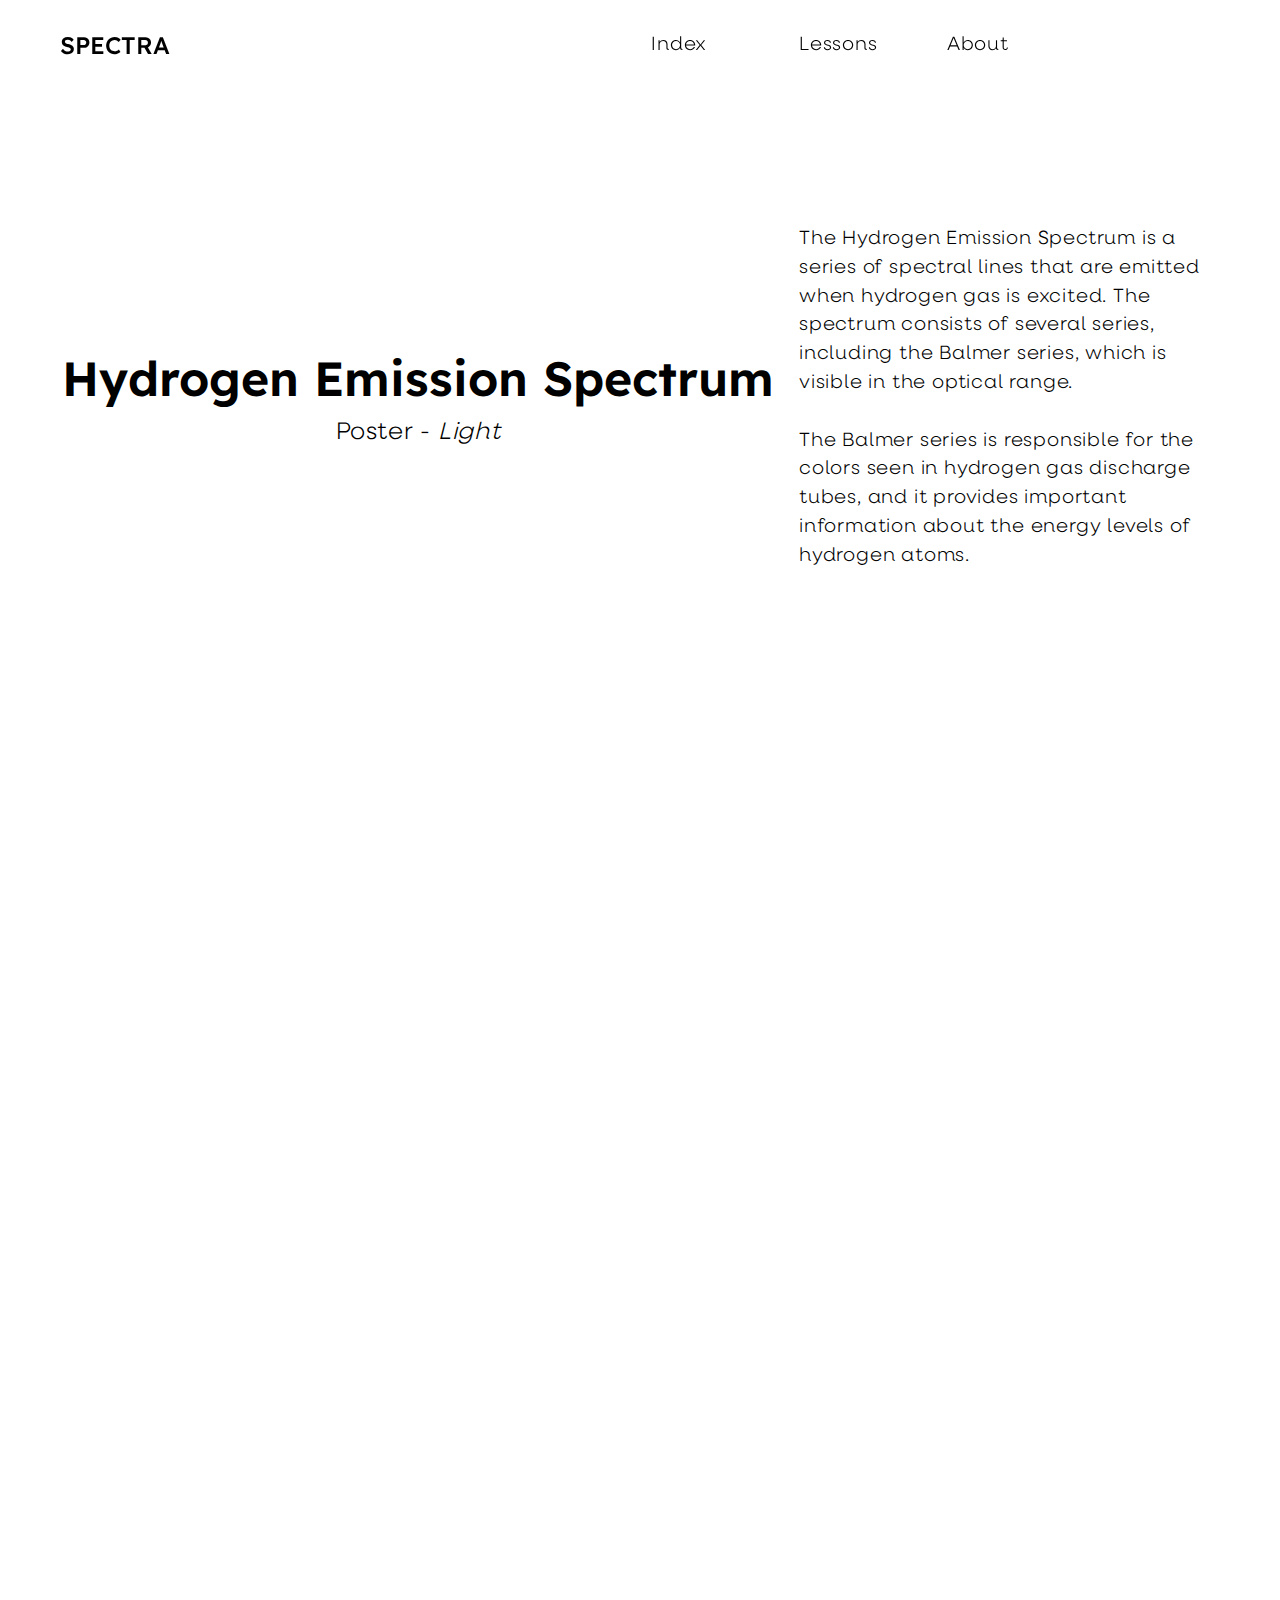
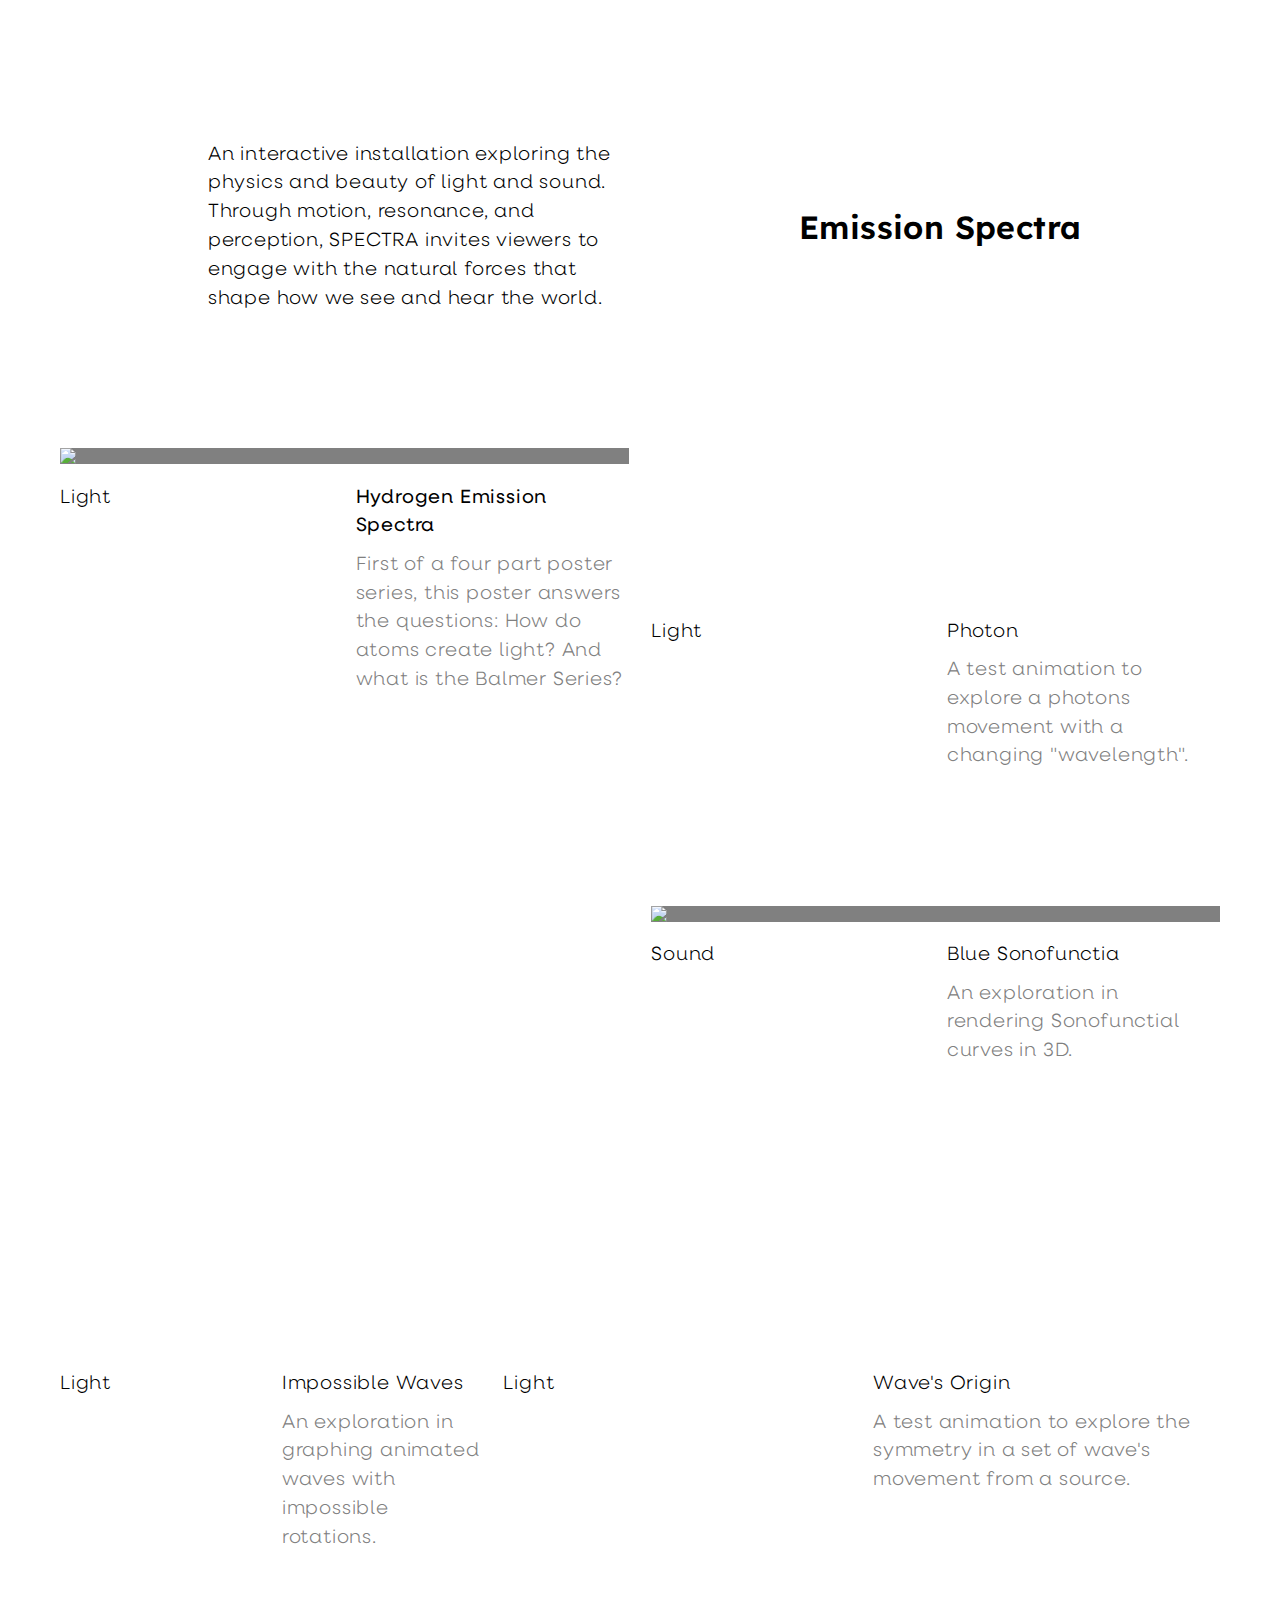
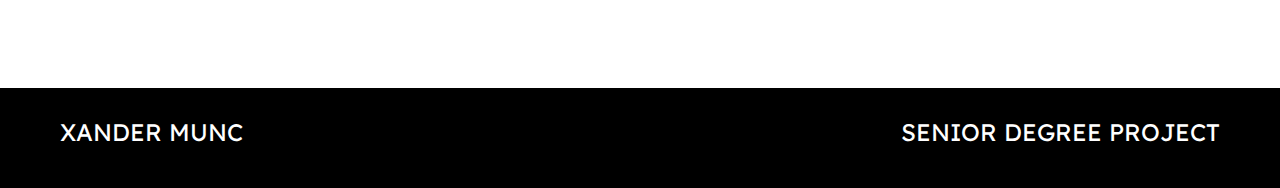
==== hes.html @ 638977c1 "Big update" ====
<!DOCTYPE html>
<html lang="en">

<head>
    <meta charset="UTF-8">
    <meta name="viewport" content="width=device-width, initial-scale=1.0">
    <script src="https://cdnjs.cloudflare.com/ajax/libs/p5.js/1.4.0/p5.js"></script>
    <title>New Grid</title>
    <link rel="stylesheet" href="styles.css">
</head>

<body class="padding-top">
    <header id="header" class="grid padding">
        <div id="logo" class="grid-item header-item span-4 text-underline-parent">
            <p class="header-icon"><a class="no-style" href="index.html">SPECTRA</a></p>
        </div>
        <div class="grid-item header-item non-menu-item text-underline-parent">
            <p class="text-underline">Index</p>
        </div>
        <div class="grid-item header-item non-menu-item text-underline-parent">
            <p class="text-underline">Lessons</p>
        </div>
        <div class="grid-item header-item non-menu-item text-underline-parent">
            <p class="text-underline">About</p>
        </div>
        <div class="grid-item header-item space-between">
            <div id="search-icon-div" class="non-menu-item">
                <div id="search-icon"></div>
            </div>

            <div id="menu-icon-div">
                <div id="menu-icon"></div>
            </div>
        </div>
    </header>

    <div id="search-container">
        <input type="text" id="search-bar" placeholder="Search...">
        <ul id="search-results"></ul>
    </div>

    <div id="chladni"></div>

    <section class="margin-top">
        <div class="grid padding">
            <div class="grid-item span-5 centered margin-bottom">
                <h1 class="text-margin-bottom">Hydrogen Emission Spectrum</h1>
                <h3 class="align-left">Poster - <i>Light</i></h3>
            </div>
            <div class="grid-item span-3 margin-bottom">
                <p>The Hydrogen Emission Spectrum is a series of spectral lines that are emitted when hydrogen gas is
                    excited. The spectrum consists of several series, including the Balmer series, which is visible in
                    the optical range. <br><br>The Balmer series is responsible for the colors seen in hydrogen gas
                    discharge tubes, and it provides important information about the energy levels of hydrogen atoms.
                </p>
            </div>
        </div>

        <div class="large-video margin-bottom">
            <video autoplay muted loop>
                <source src="2.mp4" type="video/mp4">
            </video>
        </div>

        <div class="grid padding">
            <div class="grid-item span-1"></div>
            <div class="grid-item span-3">
                <p>An interactive installation exploring the physics
                    and beauty of light and sound. Through motion, resonance, and perception, SPECTRA invites viewers to
                    engage with the natural forces that shape how we see and hear the world.</p>
            </div>
            <div class="grid-item span-1"></div>
            <div class="grid-item span-3 centered-horizontally">
                <h2>Emission Spectra</h2>
            </div>
        </div>
    </section>

    <section>
        <div class="grid padding margin-top">
            <div class="grid-item span-4">
                <img oncontextmenu="return false;" draggable="false" src="Hydrogen-Emission-Spectrum copy.jpg">
                <div class="text-item">
                    <p>Light</p>
                    <div>
                        <div>
                            <p class="text-margin-bottom"><a href="hes.html">Hydrogen Emission Spectra</a></p>
                        </div>
                        <p class="grey">First of a four part poster series, this poster answers the questions: How do
                            atoms create light? And what is the Balmer Series?</p>
                    </div>
                </div>
            </div>

            <div class="grid-item span-4">
                <video autoplay muted loop>
                    <source src="../header-test-two-testing clear/photon.mp4" type="video/mp4">
                </video>
                <div class="text-item">
                    <p>Light</p>
                    <div>
                        <div class="text-underline-parent">
                            <p class="text-underline text-margin-bottom">Photon</p>
                        </div>
                        <p class="grey margin-bottom">A test animation to explore a photons movement with a changing
                            "wavelength".</p>
                    </div>
                </div>

                <img oncontextmenu="return false;" draggable="false" src="../header-test-two-testing clear/test2.png">
                <div class="text-item">
                    <p>Sound</p>
                    <div>
                        <div class="text-underline-parent">
                            <p class="text-underline text-margin-bottom">Blue Sonofunctia</p>
                        </div>
                        <p class="grey">An exploration in rendering Sonofunctial curves in 3D.</p>
                    </div>
                </div>
            </div>
        </div>
        </div>

        <div class="grid padding margin-top margin-bottom">
            <div class="grid-item span-3">
                <video autoplay muted loop>
                    <source src="../header-test-two-testing clear/3.mp4" type="video/mp4">
                </video>
                <div class="text-item">
                    <p>Light</p>
                    <div>
                        <div class="text-underline-parent">
                            <p class="text-underline text-margin-bottom">Impossible Waves</p>
                        </div>
                        <p class="grey">An exploration in graphing animated waves with impossible rotations.</p>
                    </div>
                </div>
            </div>

            <div class="grid-item span-5">
                <video autoplay muted loop>
                    <source src="../header-test-two-testing clear/WaveStack.mp4" type="video/mp4">
                </video>
                <div class="text-item">
                    <p>Light</p>
                    <div>
                        <div class="text-underline-parent">
                            <p class="text-underline text-margin-bottom">Wave's Origin</p>
                        </div>
                        <p class="grey">A test animation to explore the symmetry in a set of wave's movement from a
                            source.</p>
                    </div>
                </div>
            </div>
        </div>
    </section>

    <footer class="grid padding">
        <div class="grid-item header-item span-4">
            <p class="header-icon light">XANDER MUNC</p>
        </div>
        <div class="grid-item header-item span-4 flex-end">
            <p class="header-icon light">SENIOR DEGREE PROJECT</p>
        </div>
    </footer>

    <script src="script.js"></script>
    <script src="menu-icon.js"></script>
    <script src="search-icon.js"></script>
    <!-- <script src="chladni.js"></script> -->
</body>

</html>
---- styles.css ----
:root {
    --grid-gap: calc(var(--header-height) / 4);
    --padding: calc(var(--header-height) / 3 * 2);
    --header-height: 90px;
    --paragraph-text-size: 1.2rem;
    --grey: #808080;
    --black: #000;
    --white: #fff;
    --blue: #09f;
    --border-width: 1px;
    --ease-time: 0.2s;
}

@font-face {
    font-family: 'Lexend';
    src: url('Lexend/static/Lexend-Light.ttf') format('truetype');
    font-weight: 300;
    font-style: normal;
}

@font-face {
    font-family: 'Lexend';
    src: url('Lexend/static/Lexend-Regular.ttf') format('truetype');
    font-weight: 400;
    font-style: normal;
}

@font-face {
    font-family: 'Lexend';
    src: url('Lexend/static/Lexend-Medium.ttf') format('truetype');
    font-weight: 500;
    font-style: normal;
}


@font-face {
    font-family: 'Lexend-Medium';
    src: url('Lexend/static/Lexend-Medium.ttf') format('truetype');
    font-weight: 500;
    font-style: normal;
}

@font-face {
    font-family: 'Lexend';
    src: url('Lexend/static/Lexend-SemiBold.ttf') format('truetype');
    font-weight: 600;
    font-style: normal;
}

@font-face {
    font-family: 'Neulis';
    src: url('Neulis/fonnts.com-Neulis_Neue_Light.otf') format('opentype');
    font-weight: 300;
    font-style: normal;
}

@font-face {
    font-family: 'Neulis';
    src: url('Neulis/fonnts.com-Neulis_Neue_Regular.otf') format('opentype');
    font-weight: 400;
    font-style: normal;
}

@font-face {
    font-family: 'Neulis';
    src: url('Neulis/fonnts.com-Neulis_Neue_Medium.otf') format('opentype');
    font-weight: 500;
    font-style: normal;
}

* {
    box-sizing: border-box;
    margin: 0;
    padding: 0;
    user-select: none;
    /* overscroll-behavior: none; */
    font-family: 'Lexend', sans-serif;
    transition: all 0.2s ease;
}

header {
    position: fixed;
    left: 0;
    top: 0;
    width: 100vw !important;
    height: var(--header-height);
    background: rgba(255, 255, 255, 0.7);
    backdrop-filter: blur(20px);
    -webkit-backdrop-filter: blur(20px);
    font-size: 1rem !important;
    z-index: 1000;
    transition: 0.4s ease all;
}

footer {
    left: 0;
    bottom: 0;
    width: 100vw;
    height: var(--header-height) !important;
    background: var(--black);
    color: var(--white);
    padding-bottom: 100px !important;
}

body {
    width: 100vw;
}

h1 {
    font-size: 3rem;
}

h1.super-header {
    font-size: 8rem;
    font-family: 'Lexend';
    font-weight: 500;
    letter-spacing: -0.3rem;
}

span.half-space {
    letter-spacing: 0rem;
    font-family: inherit;
}

h2 {
    font-size: 2rem;
    letter-spacing: 0.025rem;
}

h3 {
    font-size: 1.5rem;
    font-family: 'Neulis';
    font-weight: 300;
    letter-spacing: 0.05rem;
}

i {
    font-family: 'Neulis';
    font-weight: 300;
}

p,
a {
    font-size: var(--paragraph-text-size);
    font-family: 'Neulis', sans-serif;
    font-weight: 300;
    letter-spacing: 0.05rem;
    line-height: 1.8rem;
}

a {
    font-family: 'Neulis', sans-serif;
    font-weight: 400;
}

p.header-icon {
    font-family: 'Lexend-Medium', sans-serif;
    font-weight: 400 !important;
    font-size: 1.5rem;
    letter-spacing: 0rem;
}

p.grey {
    color: var(--grey);
}

p.light {
    font-family: 'Lexend', sans-serif;
    font-weight: 300;
}

.padding {
    padding-left: var(--padding);
    padding-right: var(--padding);
}

.grid {
    display: grid;
    grid-template-columns: repeat(8, 1fr);
    gap: var(--grid-gap);
    width: 100%;
    height: 100%;
}

.grid-item,
.header-item {
    display: flex;
    flex-direction: column;
}

.header-item {
    justify-content: center;
    align-items: flex-start;
    height: var(--header-height);
}

.text-underline-parent p {
    position: relative;
    display: inline-block;
}

.text-underline::after {
    content: "";
    position: absolute;
    left: 0;
    bottom: -2px;
    width: 100%;
    height: var(--border-width);
    background-color: var(--black);
    opacity: 0;
    transform: scaleX(0);
    transition: var(--ease-time) ease all;
}

.text-underline-parent:hover .text-underline::after {
    opacity: 1;
    transform: scaleX(1);
}

a {
    position: relative;
    text-decoration: none;
    color: inherit;
}

a.no-style {
    text-decoration: none;
    color: inherit;
    font-family: inherit;
    font-size: inherit;
    letter-spacing: inherit;
}

a.no-style:hover::after {
    transform: scaleX(0);
    opacity: 0;
}

a::after {
    content: "";
    position: absolute;
    left: 0;
    bottom: -2px;
    width: 100%;
    height: var(--border-width);
    background-color: var(--black);
    opacity: 0;
    transform: scaleX(0);
    transition: var(--ease-time) ease all;
}

a:hover::after {
    opacity: 1;
    transform: scaleX(1);
}

.text-item {
    width: 100%;
    display: grid;
    grid-template-columns: repeat(2, 1fr);
    gap: var(--grid-gap);
}

.span-3 {
    grid-column: span 3;
}

.span-4 {
    grid-column: span 4;
}

.span-5 {
    grid-column: span 5;
}

img {
    width: 100%;
    object-fit: cover;
    background-color: grey;
    margin-bottom: var(--paragraph-text-size);
}

video {
    margin-bottom: var(--paragraph-text-size);
}

.large-video {
    margin-top: var(--header-height);
    overflow: hidden;
    width: 100vw !important;
    height: calc(100vh - var(--header-height)) !important;
    object-fit: cover;
}

.large-video video {
    width: 100%;
    height: 100%;
    object-fit: cover;
    display: block;
}

.margin-top {
    margin-top: calc(var(--header-height) / 2 * 3);
}

.margin-bottom {
    margin-bottom: calc(var(--header-height) / 2 * 3);
}

.padding-top {
    padding-top: var(--header-height);
}

.text-margin-bottom {
    margin-bottom: calc(var(--paragraph-text-size) / 2);
}

.centered {
    justify-content: center;
    align-items: center;
}

.centered-horizontally {
    justify-content: center;
}

.flex-end {
    align-items: flex-end;
}

.space-between {
    align-items: center;
    justify-content: space-between;
    flex-direction: row;
}

#search-container {
    position: fixed;
    top: 50%;
    left: 50%;
    transform: translate(-50%, -50%);
    z-index: 1001;
    text-align: center;
    transition: top 0.4s ease;
    overflow: visible;
}

#search-container.active {
    top: 30%;
    width: 100vw;
}

#search-bar {
    opacity: 0;
    transform: translateY(20px);
    transition: opacity 0.4s ease, transform 0.4s ease;
    pointer-events: none;
    position: relative;
    z-index: 1002;
    width: 500px;
    padding: 15px 20px;
    font-size: 1.5rem;
    border-radius: 30px;
    border: 1px solid var(--grey);
    background: rgba(255, 255, 255, 0.7);
    backdrop-filter: blur(20px);
    -webkit-backdrop-filter: blur(20px);
    color: var(--black);
    transition: all 0.4s ease;
}

#search-bar.visible {
    opacity: 1;
    transform: translateY(0);
    pointer-events: auto;
    transition: all 0.4s ease;
}

#search-bar:focus {
    outline: none;
    border-color: #09f;
    transition: all 0.4s ease;
}

#search-bar::placeholder {
    color: var(--grey);
    font-family: 'Lexend-Light', sans-serif;
}

#search-results {
    position: absolute;
    top: 100%;
    left: 0;
    width: 100%;
    display: none;
    list-style: none;
    margin-top: calc(var(--grid-gap) / 2);
    overflow-y: auto;
    border-radius: 0 0 20px 20px;
    z-index: 1003;
    transition: 0.4s ease all;
    padding: calc(var(--grid-gap) / 2);
    margin-top: calc(var(--grid-gap) / 2);
}

#search-results li {
    display: inline-block;
    padding: 10px 20px;
    margin: calc(var(--grid-gap) / 2);
    background-color: #f0f0f0;
    color: var(--grey);
    border-radius: 30px;
    cursor: pointer;
    transition: background-color 0.2s ease, transform 0.2s ease;
    font-family: 'Neulis-Light', sans-serif;
}

#search-results li:hover {
    color: var(--black);
    background-color: #dcdcdc;
}

#search-results.active {
    text-align: left;
    overflow-x: auto;
    white-space: nowrap;
    flex-wrap: nowrap;
    scrollbar-width: none;         
    -ms-overflow-style: none;
    font-size: var(--paragraph-text-size);
    font-family: 'Neulis-Light', sans-serif;
    letter-spacing: 0.05rem;
    line-height: 1.8rem;
}

#search-results.active::-webkit-scrollbar {
    display: none;                 
}

#search-results.active li {
    width: 400px;
    height: 400px;
}

#search-results.active li:first-child {
    margin-left: calc((100vw - 500px) / 2);
}

#search-results.active li:last-child {
    margin-right: calc((100vw - 500px) / 2);
}

#chladni {
    position: fixed;
    top: 0 !important;
    left: 0 !important;
    width: 100vw;
    height: 100vh;
    object-fit: cover;
    opacity: 0;
    display: flex;
    justify-content: center;
    align-items: center;
    transition: opacity 0.4s ease;
    z-index: 1000;
    pointer-events: none;
}

#chladni.visible {
    opacity: 1;
}

.interactive-bg {
    background-image: url('../header-test-two-testing clear/test2.png');
}

.installation-bg {
    background-image: url('test.png');
}

.interactive-bg,
.installation-bg {
    position: relative;
    background-size: cover;
    background-position: center;
    overflow: hidden;
    display: block;
    color: var(--white) !important;
}

.interactive-bg::after,
.installation-bg::after {
    content: "";
    position: absolute;
    top: 0;
    left: 0;
    right: 0;
    bottom: 0;
    background: rgba(0, 0, 0, 0); 
    transition: background 0.2s ease;
    z-index: 1; 
}

.interactive-bg:hover::after,
.installation-bg:hover::after {
    background: rgba(0, 0, 0, 0.3);
}

@media screen and (max-width: 768px) {
    .grid {
        display: grid;
        grid-template-columns: repeat(4, 1fr);
        gap: var(--grid-gap);
        width: 100%;
        height: 100%;
    }

    #logo {
        display: none;
    }
}
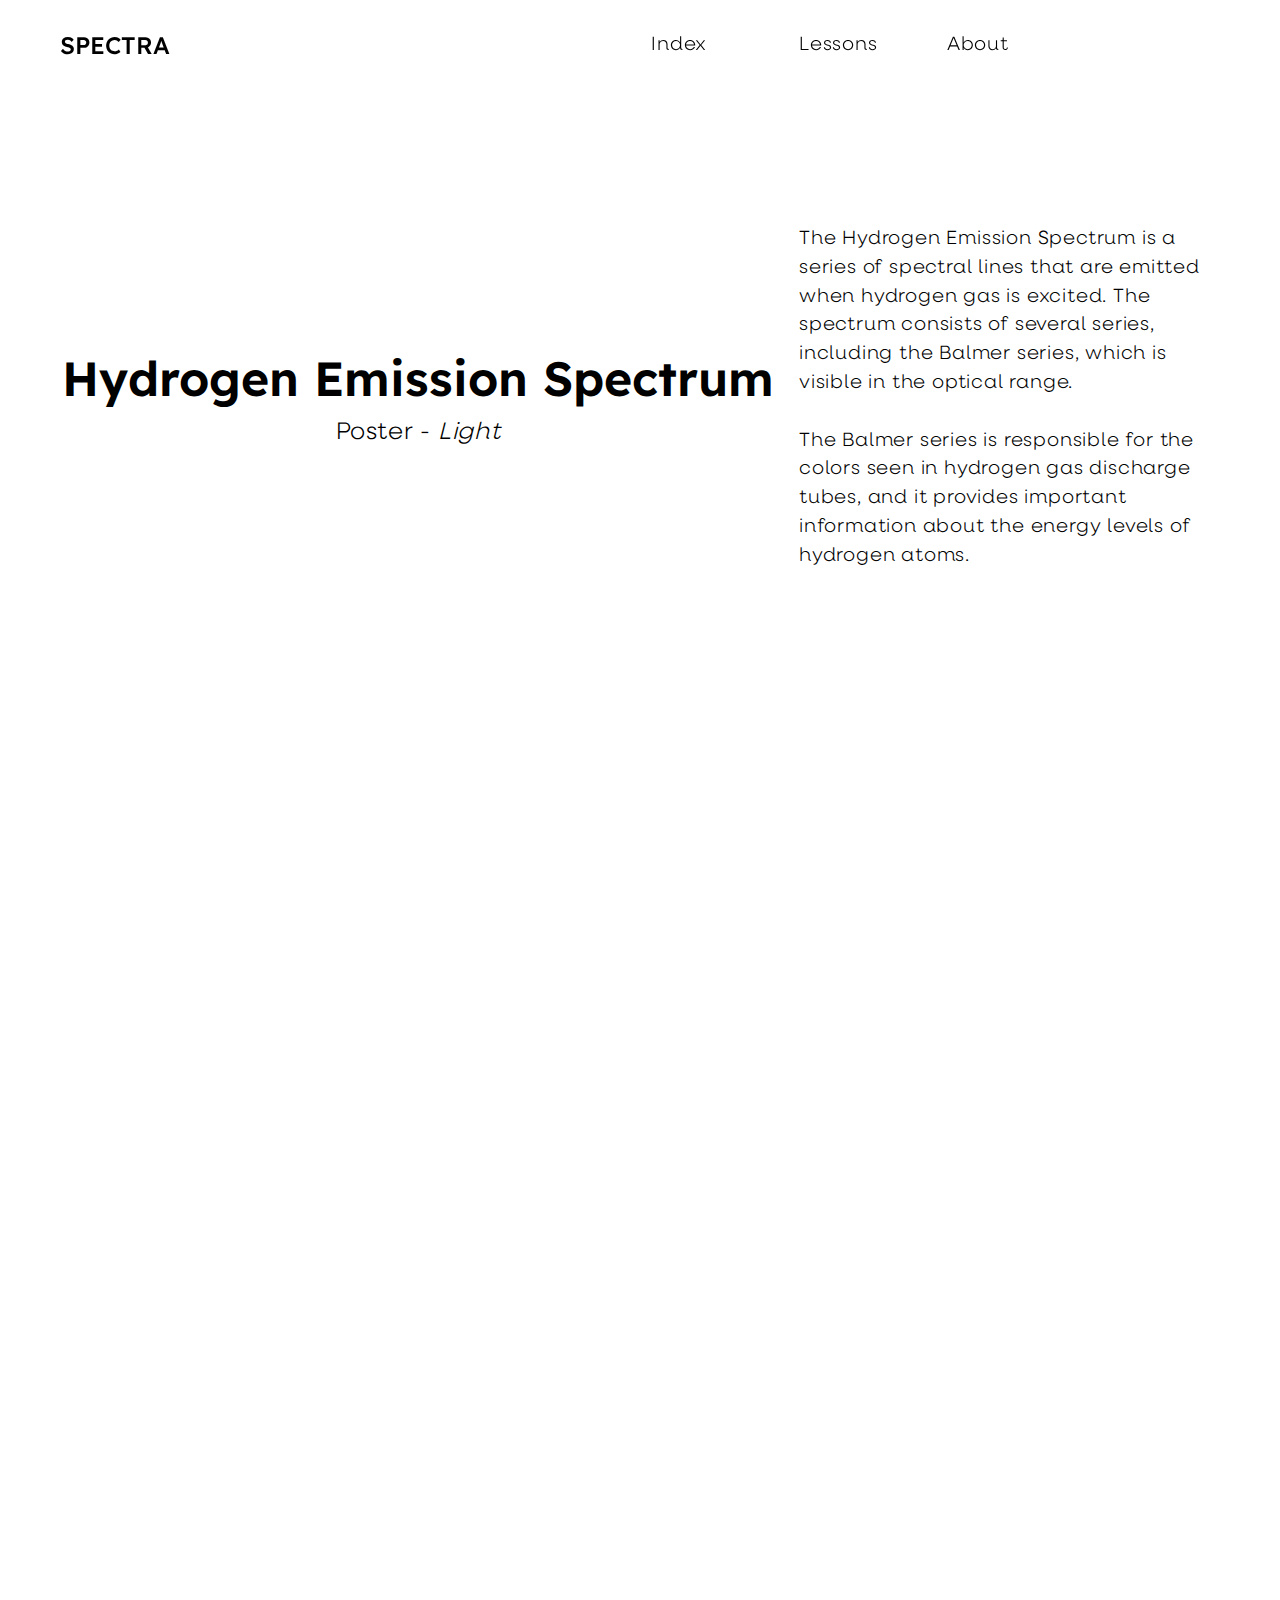
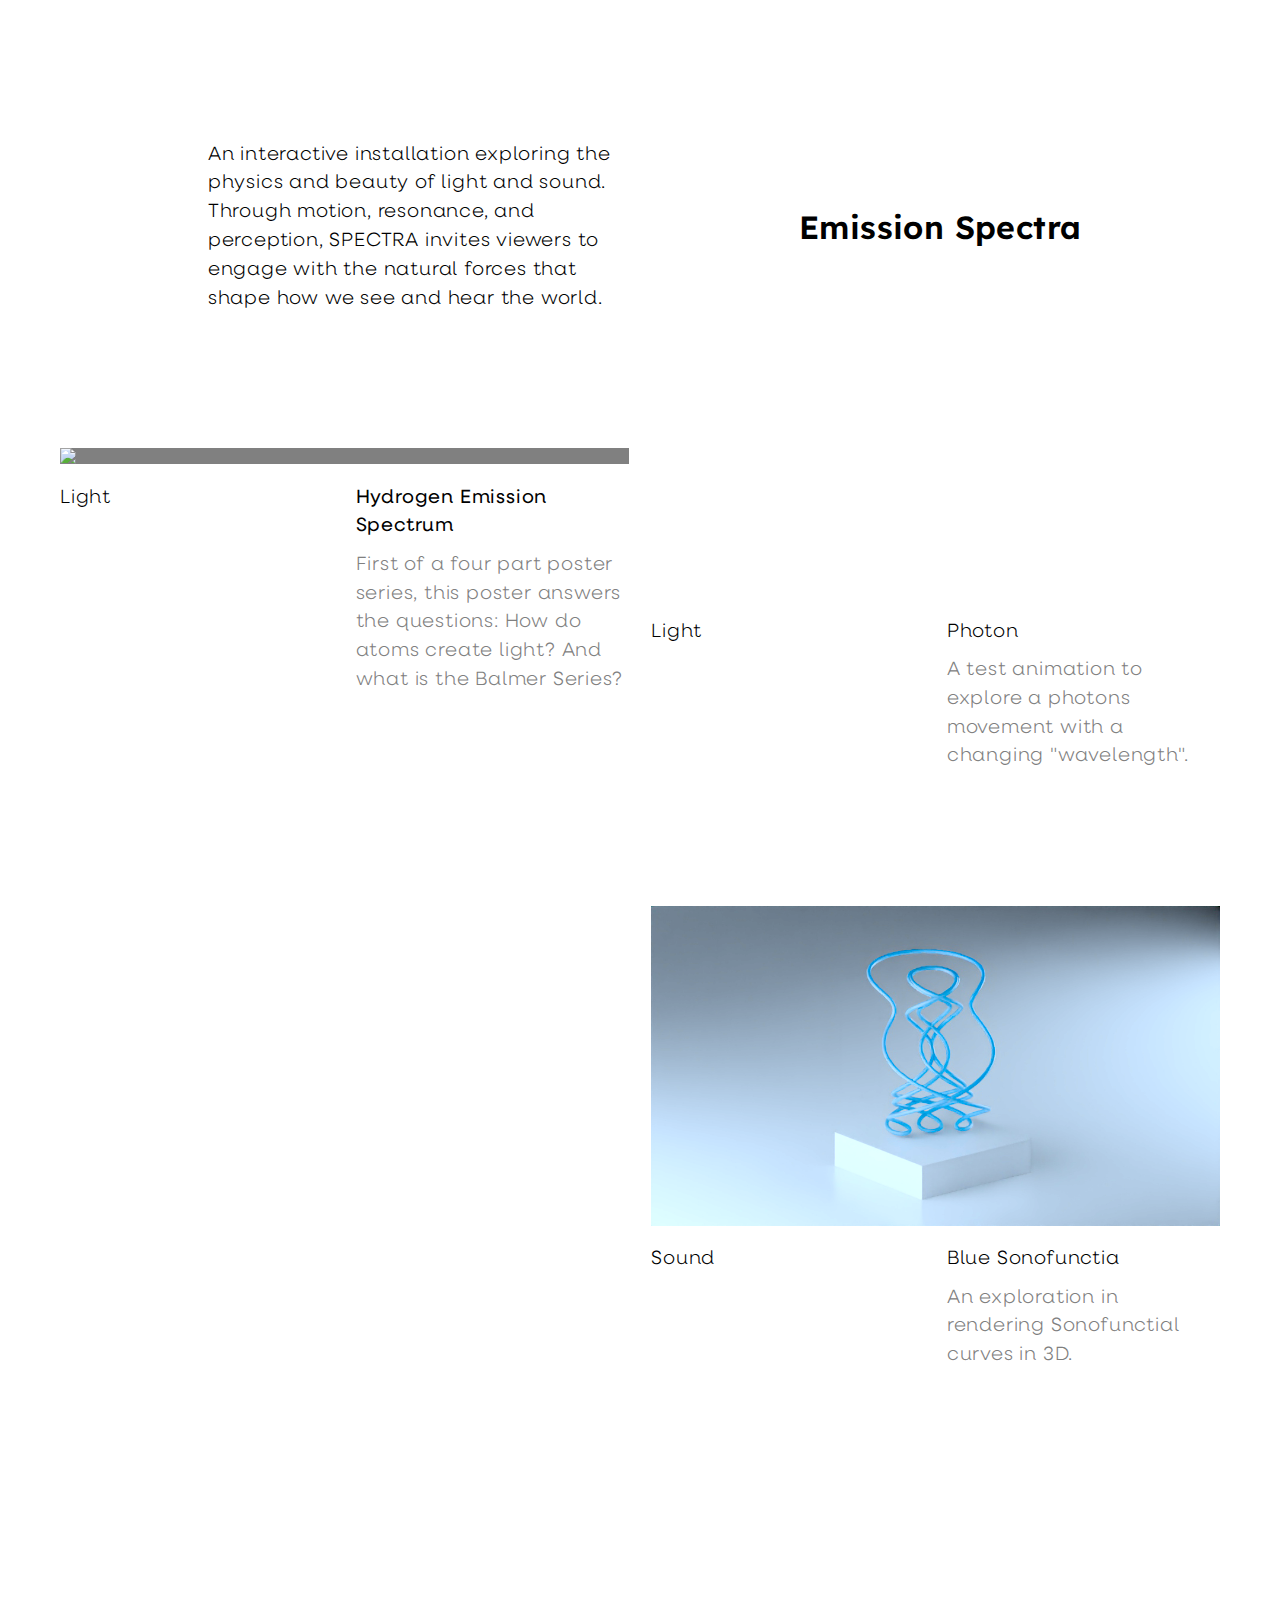
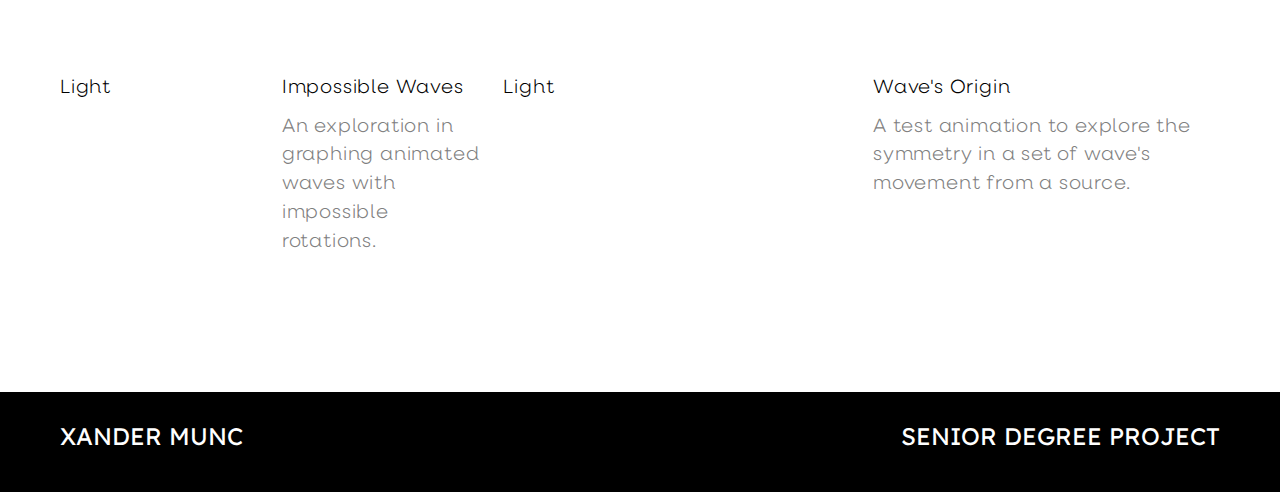
==== commit f7925329: "Update links" ====
--- a/hes.html
+++ b/hes.html
@@ -6,7 +6,7 @@
     <meta name="viewport" content="width=device-width, initial-scale=1.0">
     <script src="https://cdnjs.cloudflare.com/ajax/libs/p5.js/1.4.0/p5.js"></script>
     <title>New Grid</title>
-    <link rel="stylesheet" href="styles.css">
+    <link rel="stylesheet" href="css/styles.css">
 </head>
 
 <body class="padding-top">
@@ -79,12 +79,12 @@
     <section>
         <div class="grid padding margin-top">
             <div class="grid-item span-4">
-                <img oncontextmenu="return false;" draggable="false" src="Hydrogen-Emission-Spectrum copy.jpg">
+                <img oncontextmenu="return false;" draggable="false" src="images/Hydrogen-Emission-Spectrum copy.jpg">
                 <div class="text-item">
                     <p>Light</p>
                     <div>
                         <div>
-                            <p class="text-margin-bottom"><a href="hes.html">Hydrogen Emission Spectra</a></p>
+                            <p class="text-margin-bottom"><a href="hes.html">Hydrogen Emission Spectrum</a></p>
                         </div>
                         <p class="grey">First of a four part poster series, this poster answers the questions: How do
                             atoms create light? And what is the Balmer Series?</p>
@@ -94,7 +94,7 @@
 
             <div class="grid-item span-4">
                 <video autoplay muted loop>
-                    <source src="../header-test-two-testing clear/photon.mp4" type="video/mp4">
+                    <source src="videos/photon.mp4" type="video/mp4">
                 </video>
                 <div class="text-item">
                     <p>Light</p>
@@ -107,7 +107,7 @@
                     </div>
                 </div>
 
-                <img oncontextmenu="return false;" draggable="false" src="../header-test-two-testing clear/test2.png">
+                <img oncontextmenu="return false;" draggable="false" src="images/test2.png">
                 <div class="text-item">
                     <p>Sound</p>
                     <div>
@@ -124,7 +124,7 @@
         <div class="grid padding margin-top margin-bottom">
             <div class="grid-item span-3">
                 <video autoplay muted loop>
-                    <source src="../header-test-two-testing clear/3.mp4" type="video/mp4">
+                    <source src="videos/3.mp4" type="video/mp4">
                 </video>
                 <div class="text-item">
                     <p>Light</p>
@@ -139,7 +139,7 @@
 
             <div class="grid-item span-5">
                 <video autoplay muted loop>
-                    <source src="../header-test-two-testing clear/WaveStack.mp4" type="video/mp4">
+                    <source src="videos/WaveStack.mp4" type="video/mp4">
                 </video>
                 <div class="text-item">
                     <p>Light</p>
@@ -164,9 +164,9 @@
         </div>
     </footer>
 
-    <script src="script.js"></script>
-    <script src="menu-icon.js"></script>
-    <script src="search-icon.js"></script>
+    <script src="js/script.js"></script>
+    <script src="js/menu-icon.js"></script>
+    <script src="js/search-icon.js"></script>
     <!-- <script src="chladni.js"></script> -->
 </body>
 
--- a/css/styles.css
+++ b/css/styles.css
@@ -0,0 +1,521 @@
+:root {
+    --grid-gap: calc(var(--header-height) / 4);
+    --padding: calc(var(--header-height) / 3 * 2);
+    --header-height: 90px;
+    --paragraph-text-size: 1.2rem;
+    --grey: #808080;
+    --black: #000;
+    --white: #fff;
+    --blue: #09f;
+    --border-width: 1px;
+    --ease-time: 0.2s;
+}
+
+@font-face {
+    font-family: 'Lexend';
+    src: url('../fonts/Lexend/static/Lexend-Light.ttf') format('truetype');
+    font-weight: 300;
+    font-style: normal;
+}
+
+@font-face {
+    font-family: 'Lexend';
+    src: url('../fonts/Lexend/static/Lexend-Regular.ttf') format('truetype');
+    font-weight: 400;
+    font-style: normal;
+}
+
+@font-face {
+    font-family: 'Lexend';
+    src: url('../fonts/Lexend/static/Lexend-Medium.ttf') format('truetype');
+    font-weight: 500;
+    font-style: normal;
+}
+
+
+@font-face {
+    font-family: 'Lexend-Medium';
+    src: url('../fonts/Lexend/static/Lexend-Medium.ttf') format('truetype');
+    font-weight: 500;
+    font-style: normal;
+}
+
+@font-face {
+    font-family: 'Lexend';
+    src: url('../fonts/Lexend/static/Lexend-SemiBold.ttf') format('truetype');
+    font-weight: 600;
+    font-style: normal;
+}
+
+@font-face {
+    font-family: 'Neulis';
+    src: url('../fonts/Neulis/fonnts.com-Neulis_Neue_Light.otf') format('opentype');
+    font-weight: 300;
+    font-style: normal;
+}
+
+@font-face {
+    font-family: 'Neulis';
+    src: url('../fonts/Neulis/fonnts.com-Neulis_Neue_Regular.otf') format('opentype');
+    font-weight: 400;
+    font-style: normal;
+}
+
+@font-face {
+    font-family: 'Neulis';
+    src: url('../fonts/Neulis/fonnts.com-Neulis_Neue_Medium.otf') format('opentype');
+    font-weight: 500;
+    font-style: normal;
+}
+
+* {
+    box-sizing: border-box;
+    margin: 0;
+    padding: 0;
+    user-select: none;
+    /* overscroll-behavior: none; */
+    font-family: 'Lexend', sans-serif;
+    transition: all 0.2s ease;
+}
+
+header {
+    position: fixed;
+    left: 0;
+    top: 0;
+    width: 100vw !important;
+    height: var(--header-height);
+    background: rgba(255, 255, 255, 0.7);
+    backdrop-filter: blur(20px);
+    -webkit-backdrop-filter: blur(20px);
+    font-size: 1rem !important;
+    z-index: 1000;
+    transition: 0.4s ease all;
+}
+
+footer {
+    left: 0;
+    bottom: 0;
+    width: 100vw;
+    height: var(--header-height) !important;
+    background: var(--black);
+    color: var(--white);
+    padding-bottom: 100px !important;
+}
+
+body {
+    width: 100vw;
+}
+
+h1 {
+    font-size: 3rem;
+}
+
+h1.super-header {
+    font-size: 8rem;
+    font-family: 'Lexend';
+    font-weight: 500;
+    letter-spacing: -0.3rem;
+}
+
+span.half-space {
+    letter-spacing: 0rem;
+    font-family: inherit;
+}
+
+h2 {
+    font-size: 2rem;
+    letter-spacing: 0.025rem;
+}
+
+h3 {
+    font-size: 1.5rem;
+    font-family: 'Neulis';
+    font-weight: 300;
+    letter-spacing: 0.05rem;
+}
+
+i {
+    font-family: 'Neulis';
+    font-weight: 300;
+}
+
+p,
+a {
+    font-size: var(--paragraph-text-size);
+    font-family: 'Neulis', sans-serif;
+    font-weight: 300;
+    letter-spacing: 0.05rem;
+    line-height: 1.8rem;
+}
+
+a {
+    font-family: 'Neulis', sans-serif;
+    font-weight: 400;
+}
+
+p.header-icon {
+    font-family: 'Lexend-Medium', sans-serif;
+    font-weight: 400 !important;
+    font-size: 1.5rem;
+    letter-spacing: 0rem;
+}
+
+p.grey {
+    color: var(--grey);
+}
+
+p.light {
+    font-family: 'Lexend', sans-serif;
+    font-weight: 300;
+}
+
+.padding {
+    padding-left: var(--padding);
+    padding-right: var(--padding);
+}
+
+.grid {
+    display: grid;
+    grid-template-columns: repeat(8, 1fr);
+    gap: var(--grid-gap);
+    width: 100%;
+    height: 100%;
+}
+
+.grid-item,
+.header-item {
+    display: flex;
+    flex-direction: column;
+}
+
+.header-item {
+    justify-content: center;
+    align-items: flex-start;
+    height: var(--header-height);
+}
+
+.text-underline-parent p {
+    position: relative;
+    display: inline-block;
+}
+
+.text-underline::after {
+    content: "";
+    position: absolute;
+    left: 0;
+    bottom: -2px;
+    width: 100%;
+    height: var(--border-width);
+    background-color: var(--black);
+    opacity: 0;
+    transform: scaleX(0);
+    transition: var(--ease-time) ease all;
+}
+
+.text-underline-parent:hover .text-underline::after {
+    opacity: 1;
+    transform: scaleX(1);
+}
+
+a {
+    position: relative;
+    text-decoration: none;
+    color: inherit;
+}
+
+a.no-style {
+    text-decoration: none;
+    color: inherit;
+    font-family: inherit;
+    font-size: inherit;
+    letter-spacing: inherit;
+}
+
+a.no-style:hover::after {
+    transform: scaleX(0);
+    opacity: 0;
+}
+
+a::after {
+    content: "";
+    position: absolute;
+    left: 0;
+    bottom: -2px;
+    width: 100%;
+    height: var(--border-width);
+    background-color: var(--black);
+    opacity: 0;
+    transform: scaleX(0);
+    transition: var(--ease-time) ease all;
+}
+
+a:hover::after {
+    opacity: 1;
+    transform: scaleX(1);
+}
+
+.text-item {
+    width: 100%;
+    display: grid;
+    grid-template-columns: repeat(2, 1fr);
+    gap: var(--grid-gap);
+}
+
+.span-3 {
+    grid-column: span 3;
+}
+
+.span-4 {
+    grid-column: span 4;
+}
+
+.span-5 {
+    grid-column: span 5;
+}
+
+img {
+    width: 100%;
+    object-fit: cover;
+    background-color: grey;
+    margin-bottom: var(--paragraph-text-size);
+}
+
+video {
+    margin-bottom: var(--paragraph-text-size);
+}
+
+.large-video {
+    margin-top: var(--header-height);
+    overflow: hidden;
+    width: 100vw !important;
+    height: calc(100vh - var(--header-height)) !important;
+    object-fit: cover;
+}
+
+.large-video video {
+    width: 100%;
+    height: 100%;
+    object-fit: cover;
+    display: block;
+}
+
+.margin-top {
+    margin-top: calc(var(--header-height) / 2 * 3);
+}
+
+.margin-bottom {
+    margin-bottom: calc(var(--header-height) / 2 * 3);
+}
+
+.padding-top {
+    padding-top: var(--header-height);
+}
+
+.text-margin-bottom {
+    margin-bottom: calc(var(--paragraph-text-size) / 2);
+}
+
+.centered {
+    justify-content: center;
+    align-items: center;
+}
+
+.centered-horizontally {
+    justify-content: center;
+}
+
+.flex-end {
+    align-items: flex-end;
+}
+
+.space-between {
+    align-items: center;
+    justify-content: space-between;
+    flex-direction: row;
+}
+
+#search-container {
+    position: fixed;
+    top: 50%;
+    left: 50%;
+    transform: translate(-50%, -50%);
+    z-index: 1001;
+    text-align: center;
+    transition: top 0.4s ease;
+    overflow: visible;
+}
+
+#search-container.active {
+    top: 30%;
+    width: 100vw;
+}
+
+#search-bar {
+    opacity: 0;
+    transform: translateY(20px);
+    transition: opacity 0.4s ease, transform 0.4s ease;
+    pointer-events: none;
+    position: relative;
+    z-index: 1002;
+    width: 500px;
+    padding: 15px 20px;
+    font-size: 1.5rem;
+    border-radius: 30px;
+    border: 1px solid var(--grey);
+    background: rgba(255, 255, 255, 0.7);
+    backdrop-filter: blur(20px);
+    -webkit-backdrop-filter: blur(20px);
+    color: var(--black);
+    transition: all 0.4s ease;
+}
+
+#search-bar.visible {
+    opacity: 1;
+    transform: translateY(0);
+    pointer-events: auto;
+    transition: all 0.4s ease;
+}
+
+#search-bar:focus {
+    outline: none;
+    border-color: #09f;
+    transition: all 0.4s ease;
+}
+
+#search-bar::placeholder {
+    color: var(--grey);
+    font-family: 'Lexend-Light', sans-serif;
+}
+
+#search-results {
+    position: absolute;
+    top: 100%;
+    left: 0;
+    width: 100%;
+    display: none;
+    list-style: none;
+    margin-top: calc(var(--grid-gap) / 2);
+    overflow-y: auto;
+    border-radius: 0 0 20px 20px;
+    z-index: 1003;
+    transition: 0.4s ease all;
+    padding: calc(var(--grid-gap) / 2);
+    margin-top: calc(var(--grid-gap) / 2);
+}
+
+#search-results li {
+    display: inline-block;
+    padding: 10px 20px;
+    margin: calc(var(--grid-gap) / 2);
+    background-color: #f0f0f0;
+    color: var(--grey);
+    border-radius: 30px;
+    cursor: pointer;
+    transition: background-color 0.2s ease, transform 0.2s ease;
+    font-family: 'Neulis-Light', sans-serif;
+}
+
+#search-results li:hover {
+    color: var(--black);
+    background-color: #dcdcdc;
+}
+
+#search-results.active {
+    text-align: left;
+    overflow-x: auto;
+    white-space: nowrap;
+    flex-wrap: nowrap;
+    scrollbar-width: none;         
+    -ms-overflow-style: none;
+    font-size: var(--paragraph-text-size);
+    font-family: 'Neulis-Light', sans-serif;
+    letter-spacing: 0.05rem;
+    line-height: 1.8rem;
+}
+
+#search-results.active::-webkit-scrollbar {
+    display: none;                 
+}
+
+#search-results.active li {
+    width: 400px;
+    height: 400px;
+}
+
+#search-results.active li:first-child {
+    margin-left: calc((100vw - 500px) / 2);
+}
+
+#search-results.active li:last-child {
+    margin-right: calc((100vw - 500px) / 2);
+}
+
+#chladni {
+    position: fixed;
+    top: 0 !important;
+    left: 0 !important;
+    width: 100vw;
+    height: 100vh;
+    object-fit: cover;
+    opacity: 0;
+    display: flex;
+    justify-content: center;
+    align-items: center;
+    transition: opacity 0.4s ease;
+    z-index: 1000;
+    pointer-events: none;
+}
+
+#chladni.visible {
+    opacity: 1;
+}
+
+.interactive-bg {
+    background-image: url('../images/test2.png');
+}
+
+.installation-bg {
+    background-image: url('../images/test.png');
+}
+
+.interactive-bg,
+.installation-bg {
+    position: relative;
+    background-size: cover;
+    background-position: center;
+    overflow: hidden;
+    display: block;
+    color: var(--white) !important;
+}
+
+.interactive-bg::after,
+.installation-bg::after {
+    content: "";
+    position: absolute;
+    top: 0;
+    left: 0;
+    right: 0;
+    bottom: 0;
+    background: rgba(0, 0, 0, 0); 
+    transition: background 0.2s ease;
+    z-index: 1; 
+}
+
+.interactive-bg:hover::after,
+.installation-bg:hover::after {
+    background: rgba(0, 0, 0, 0.3);
+}
+
+@media screen and (max-width: 768px) {
+    .grid {
+        display: grid;
+        grid-template-columns: repeat(4, 1fr);
+        gap: var(--grid-gap);
+        width: 100%;
+        height: 100%;
+    }
+
+    #logo {
+        display: none;
+    }
+}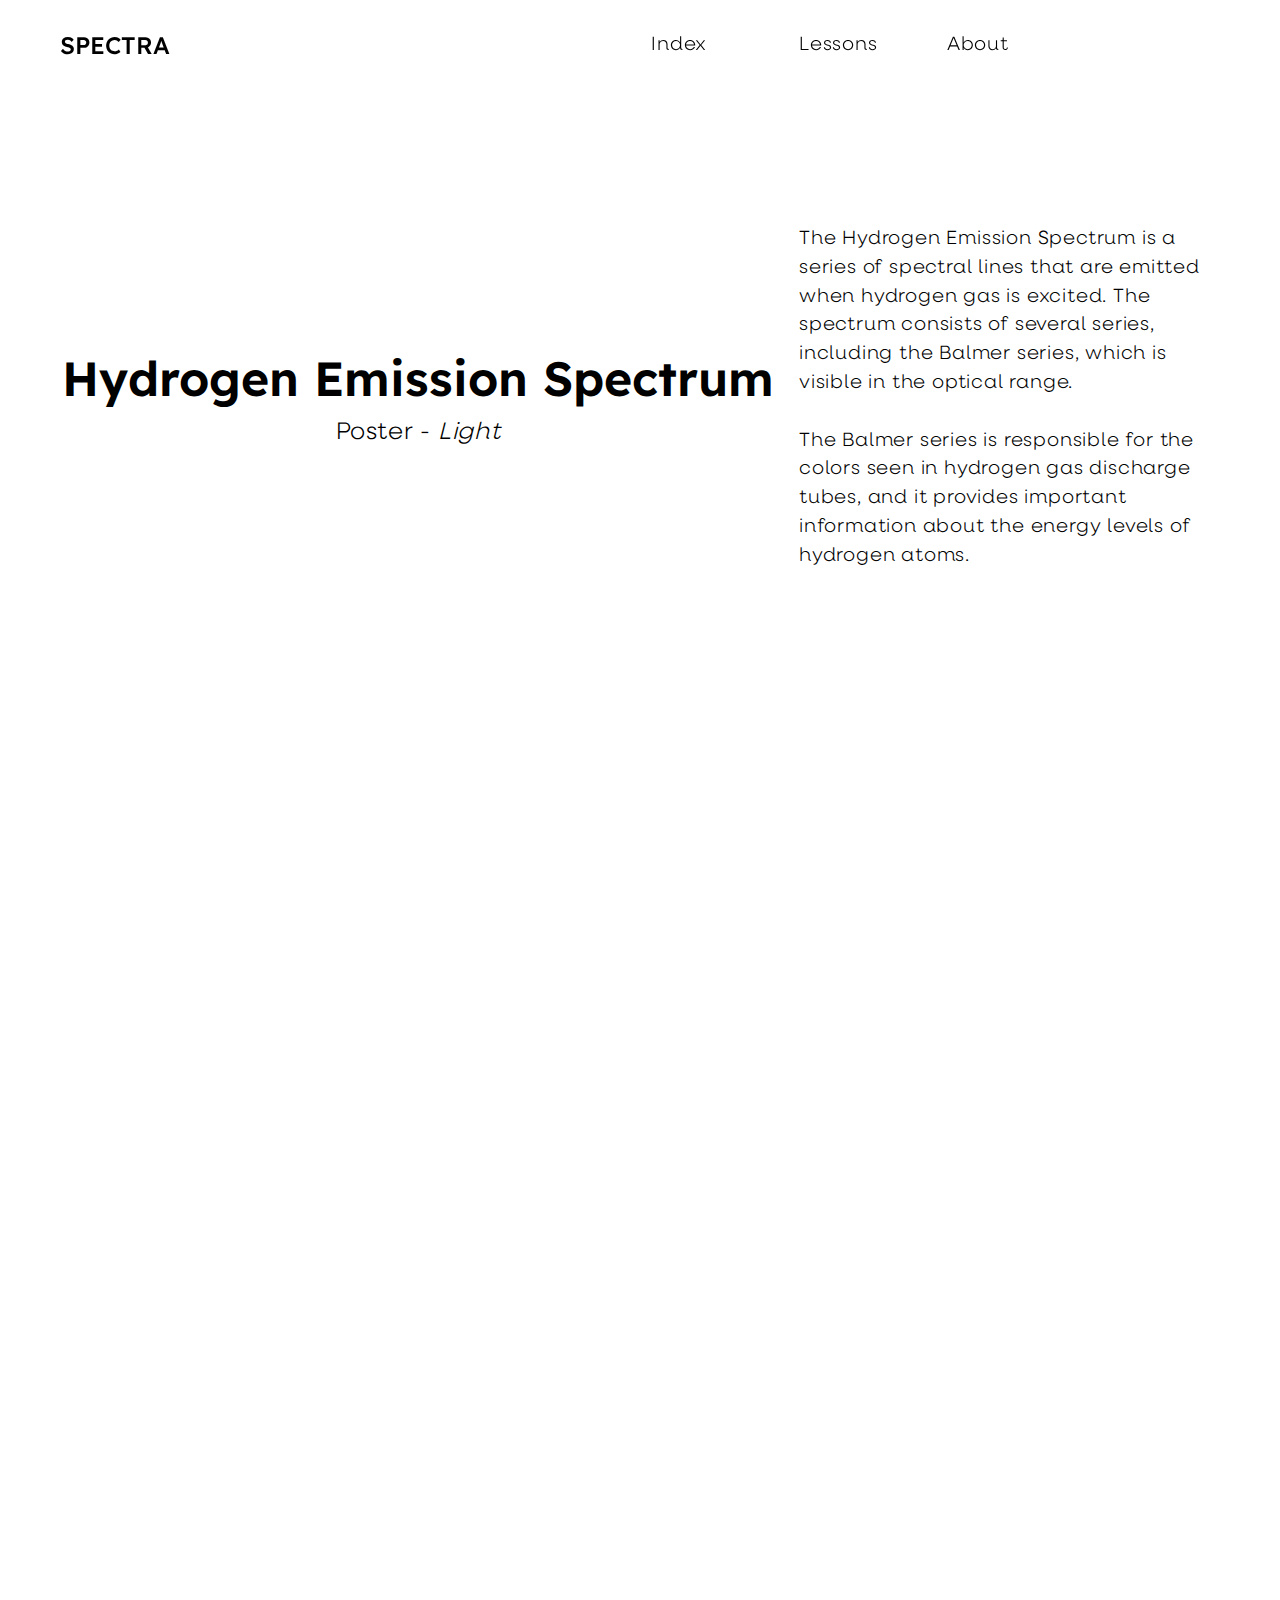
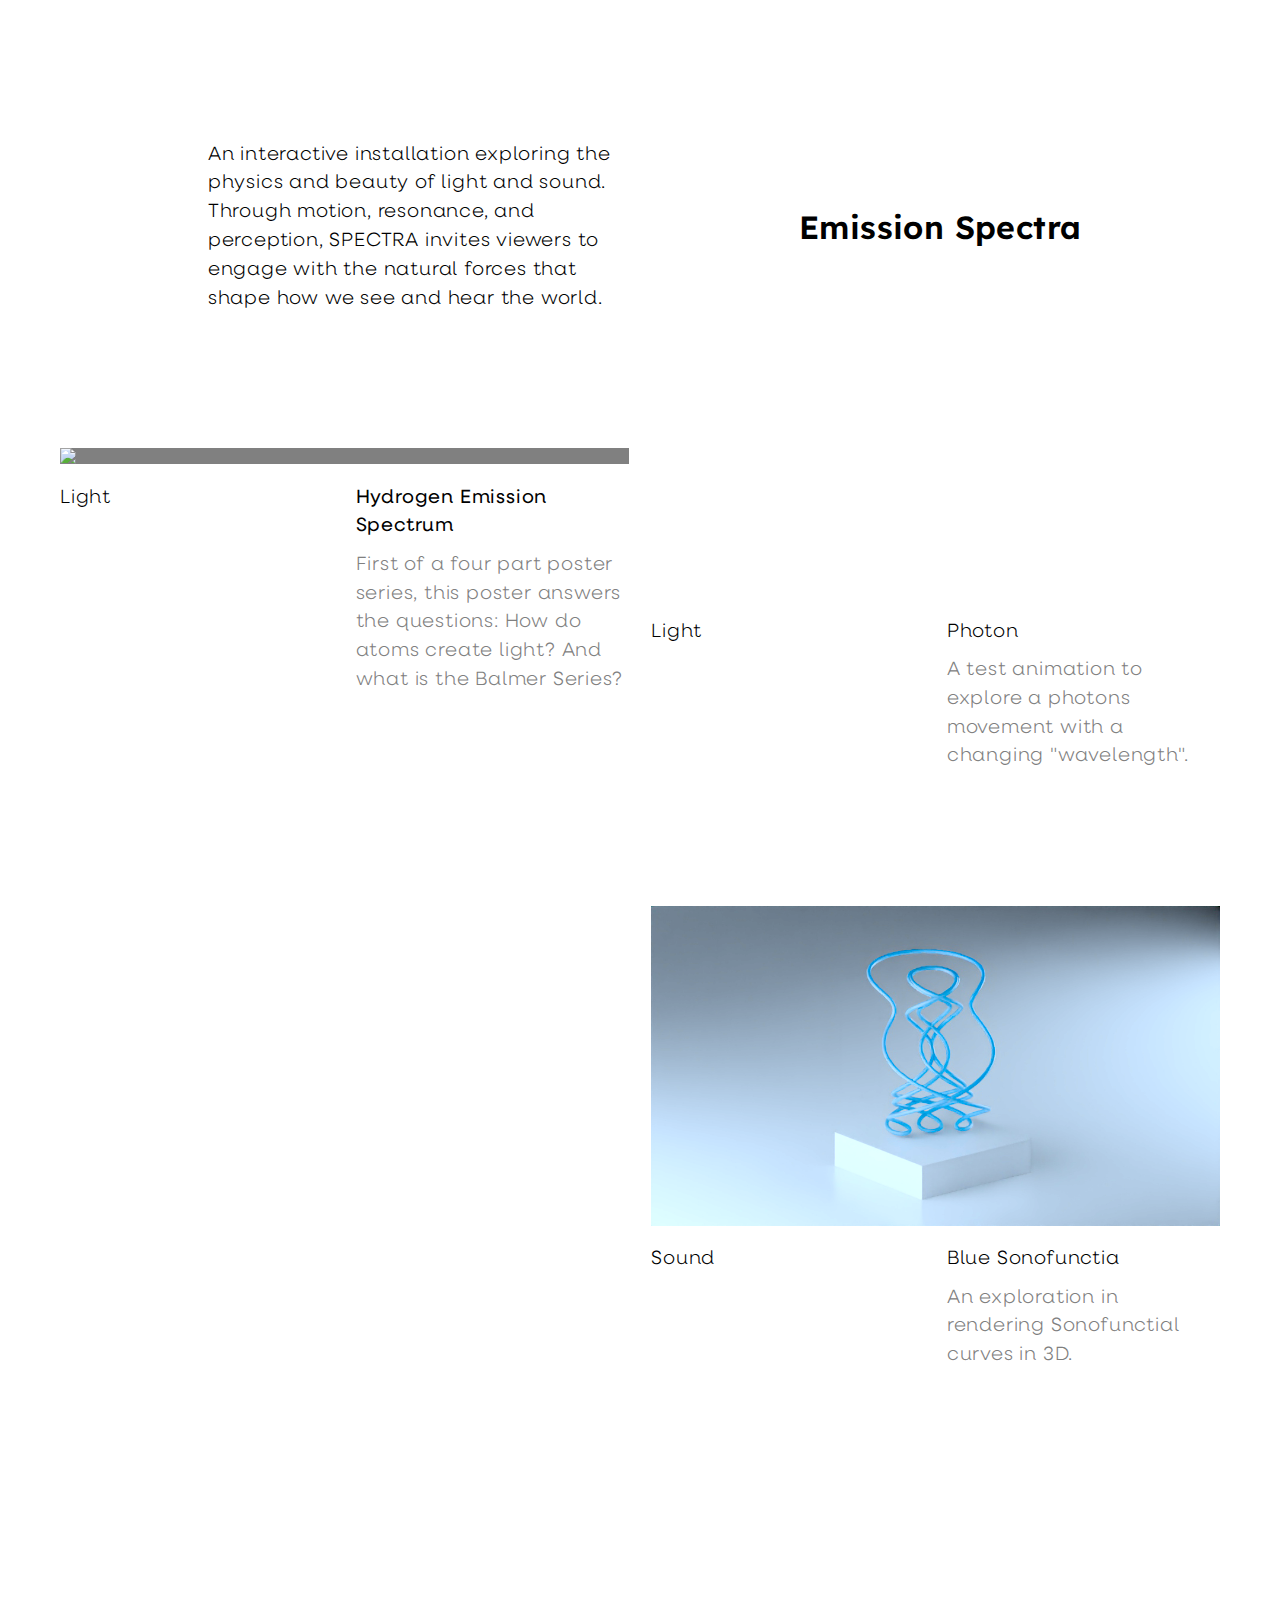
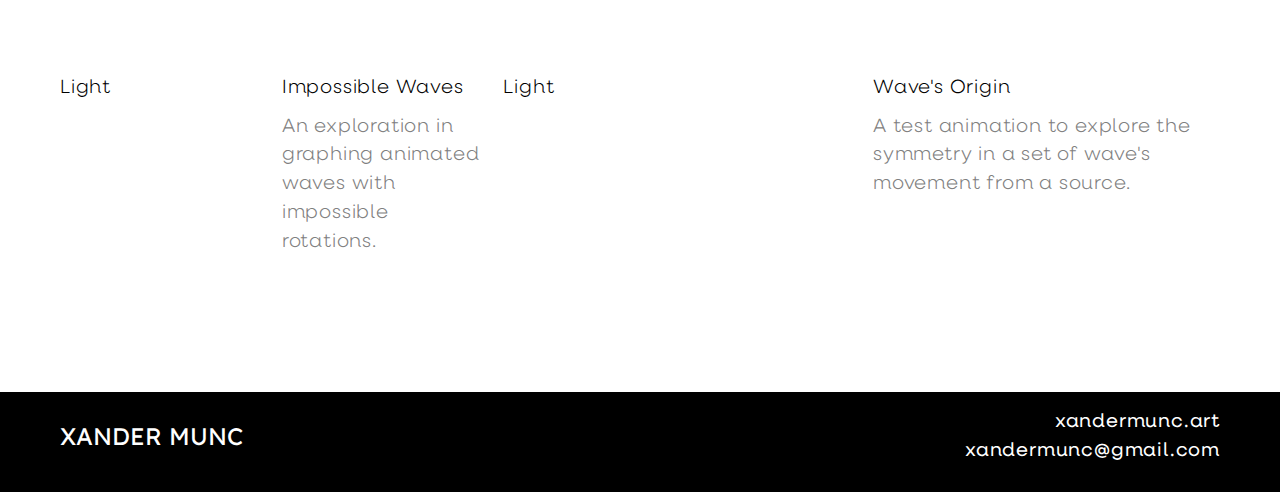
==== commit 7ff838dd: "Mobile updates" ====
--- a/hes.html
+++ b/hes.html
@@ -10,25 +10,33 @@
 </head>
 
 <body class="padding-top">
-    <header id="header" class="grid padding">
+    <header id="header" class="header-grid padding">
         <div id="logo" class="grid-item header-item span-4 text-underline-parent">
             <p class="header-icon"><a class="no-style" href="index.html">SPECTRA</a></p>
         </div>
-        <div class="grid-item header-item non-menu-item text-underline-parent">
+        <div class="grid-item header-item non-menu-item non-mobile text-underline-parent">
             <p class="text-underline">Index</p>
         </div>
-        <div class="grid-item header-item non-menu-item text-underline-parent">
+        <div class="grid-item header-item non-menu-item non-mobile text-underline-parent">
             <p class="text-underline">Lessons</p>
         </div>
-        <div class="grid-item header-item non-menu-item text-underline-parent">
+        <div class="grid-item header-item non-menu-item non-mobile text-underline-parent">
             <p class="text-underline">About</p>
         </div>
         <div class="grid-item header-item space-between">
             <div id="search-icon-div" class="non-menu-item">
+                <svg id="mobile-search-icon" xmlns="http://www.w3.org/2000/svg" width="21" height="20" viewBox="0 0 21 20" fill="none">
+                    <path
+                        d="M19.5 19L15.5 15M9.5 17C5.08172 17 1.5 13.4183 1.5 9C1.5 4.58172 5.08172 1 9.5 1C13.9183 1 17.5 4.58172 17.5 9C17.5 13.4183 13.9183 17 9.5 17Z"
+                        stroke="black" stroke-width="2" />
+                </svg>
                 <div id="search-icon"></div>
             </div>
 
-            <div id="menu-icon-div">
+            <div id="menu-icon-div" class="non-searchbar-item">
+                <svg id="mobile-menu-icon" xmlns="http://www.w3.org/2000/svg" width="20" height="14" viewBox="0 0 20 14" fill="none">
+                    <path d="M0 1H20M0 7H20M0 13H20" stroke="black" stroke-width="1.5"/>
+                  </svg>
                 <div id="menu-icon"></div>
             </div>
         </div>
@@ -57,8 +65,8 @@
         </div>
 
         <div class="large-video margin-bottom">
-            <video autoplay muted loop>
-                <source src="2.mp4" type="video/mp4">
+            <video autoplay muted loop playsinline>
+                <source src="videos/2.mp4" type="video/mp4">
             </video>
         </div>
 
@@ -81,7 +89,7 @@
             <div class="grid-item span-4">
                 <img oncontextmenu="return false;" draggable="false" src="images/Hydrogen-Emission-Spectrum copy.jpg">
                 <div class="text-item">
-                    <p>Light</p>
+                    <p class="non-mobile">Light</p>
                     <div>
                         <div>
                             <p class="text-margin-bottom"><a href="hes.html">Hydrogen Emission Spectrum</a></p>
@@ -89,15 +97,16 @@
                         <p class="grey">First of a four part poster series, this poster answers the questions: How do
                             atoms create light? And what is the Balmer Series?</p>
                     </div>
+                    <div class="mobile-spacer"></div>
                 </div>
             </div>
 
             <div class="grid-item span-4">
-                <video autoplay muted loop>
+                <video autoplay muted loop playsinline>
                     <source src="videos/photon.mp4" type="video/mp4">
                 </video>
                 <div class="text-item">
-                    <p>Light</p>
+                    <p class="non-mobile">Light</p>
                     <div>
                         <div class="text-underline-parent">
                             <p class="text-underline text-margin-bottom">Photon</p>
@@ -109,7 +118,7 @@
 
                 <img oncontextmenu="return false;" draggable="false" src="images/test2.png">
                 <div class="text-item">
-                    <p>Sound</p>
+                    <p class="non-mobile">Sound</p>
                     <div>
                         <div class="text-underline-parent">
                             <p class="text-underline text-margin-bottom">Blue Sonofunctia</p>
@@ -123,11 +132,11 @@
 
         <div class="grid padding margin-top margin-bottom">
             <div class="grid-item span-3">
-                <video autoplay muted loop>
+                <video autoplay muted loop playsinline>
                     <source src="videos/3.mp4" type="video/mp4">
                 </video>
                 <div class="text-item">
-                    <p>Light</p>
+                    <p class="non-mobile">Light</p>
                     <div>
                         <div class="text-underline-parent">
                             <p class="text-underline text-margin-bottom">Impossible Waves</p>
@@ -135,14 +144,15 @@
                         <p class="grey">An exploration in graphing animated waves with impossible rotations.</p>
                     </div>
                 </div>
+                <div class="mobile-spacer"></div>
             </div>
 
             <div class="grid-item span-5">
-                <video autoplay muted loop>
+                <video autoplay muted loop playsinline>
                     <source src="videos/WaveStack.mp4" type="video/mp4">
                 </video>
                 <div class="text-item">
-                    <p>Light</p>
+                    <p class="non-mobile">Light</p>
                     <div>
                         <div class="text-underline-parent">
                             <p class="text-underline text-margin-bottom">Wave's Origin</p>
@@ -151,6 +161,7 @@
                             source.</p>
                     </div>
                 </div>
+                <div class="mobile-spacer"></div>
             </div>
         </div>
     </section>
@@ -159,14 +170,17 @@
         <div class="grid-item header-item span-4">
             <p class="header-icon light">XANDER MUNC</p>
         </div>
-        <div class="grid-item header-item span-4 flex-end">
-            <p class="header-icon light">SENIOR DEGREE PROJECT</p>
+        <div class="non-mobile grid-item header-item span-4 flex-end">
+            <a class="light">xandermunc.art</a>
+            <a class="light">xandermunc@gmail.com</a>
         </div>
     </footer>
 
     <script src="js/script.js"></script>
     <script src="js/menu-icon.js"></script>
+    <script src="js/mobile-menu-icon.js"></script>
     <script src="js/search-icon.js"></script>
+    <script src="js/mobile-search-icon.js"></script>
     <!-- <script src="chladni.js"></script> -->
 </body>
 
--- a/css/styles.css
+++ b/css/styles.css
@@ -104,6 +104,7 @@
 
 body {
     width: 100vw;
+    background: var(--white) !important;
 }
 
 h1 {
@@ -120,6 +121,11 @@
 span.half-space {
     letter-spacing: 0rem;
     font-family: inherit;
+}
+
+.neulis {
+    font-family: 'Neulis', sans-serif !important;
+    font-weight: 300;
 }
 
 h2 {
@@ -151,6 +157,7 @@
 a {
     font-family: 'Neulis', sans-serif;
     font-weight: 400;
+    cursor: pointer;
 }
 
 p.header-icon {
@@ -174,7 +181,7 @@
     padding-right: var(--padding);
 }
 
-.grid {
+.grid, .header-grid {
     display: grid;
     grid-template-columns: repeat(8, 1fr);
     gap: var(--grid-gap);
@@ -212,6 +219,10 @@
     transition: var(--ease-time) ease all;
 }
 
+.text-underline.light::after {
+    background-color: var(--white);
+}
+
 .text-underline-parent:hover .text-underline::after {
     opacity: 1;
     transform: scaleX(1);
@@ -357,7 +368,7 @@
     pointer-events: none;
     position: relative;
     z-index: 1002;
-    width: 500px;
+    width: calc(var(--header-height) * 5);
     padding: 15px 20px;
     font-size: 1.5rem;
     border-radius: 30px;
@@ -443,11 +454,11 @@
 }
 
 #search-results.active li:first-child {
-    margin-left: calc((100vw - 500px) / 2);
+    margin-left: calc((100vw - var(--header-height) * 5) / 2);
 }
 
 #search-results.active li:last-child {
-    margin-right: calc((100vw - 500px) / 2);
+    margin-right: calc((100vw - var(--header-height) * 5) / 2);
 }
 
 #chladni {
@@ -506,16 +517,97 @@
     background: rgba(0, 0, 0, 0.3);
 }
 
-@media screen and (max-width: 768px) {
+.mobile-spacer {
+    height: var(--header-height);
+    display: none;
+}
+
+#mobile-menu-icon {
+    display: none;
+}
+
+#mobile-search-icon {
+    display: none;
+}
+
+@media screen and (max-width: 980px) {
+    :root {
+        --header-height: 70px;
+        --padding: calc(var(--header-height) / 2.5);
+    }
+
+    .mobile-spacer {
+        display: block;
+    }
+
+    .header-grid {
+        grid-template-columns: repeat(4, 1fr);
+    }
+
+    .header {
+        background: rgba(255, 255, 255, 0.6);
+    }
+
     .grid {
-        display: grid;
-        grid-template-columns: repeat(4, 1fr);
-        gap: var(--grid-gap);
-        width: 100%;
-        height: 100%;
-    }
-
-    #logo {
+        display: flex;
+        flex-direction: column;
+    }
+
+    .text-item {
+        grid-template-columns: repeat(1, 1fr);
+    }
+
+    .margin-bottom {
+        margin-bottom: none;
+    }
+
+    .margin-top {
+        margin-top: none;
+    }
+
+    h1.super-header {
+        font-size: 3rem;
+        letter-spacing: -0.1rem;
+    }
+
+    .large-video {
+        height: auto !important;
+    }
+
+    .non-mobile {
         display: none;
     }
+
+    .span-4 {
+        grid-column: span 3;
+    }
+
+    .centered {
+        align-items: flex-start !important;
+    }
+
+    #menu-icon-div {
+        margin-left: calc(var(--header-height) / 2);
+    }
+
+    #mobile-menu-icon {
+        display: block;
+    }
+
+    #mobile-search-icon {
+        display: block;
+    }
+
+    #menu-icon {
+        display: none;
+    }
+    
+    #search-icon {
+        display: none;
+    }
+
+    #search-results.active li {
+        width: 200px;
+        height: 200px;
+    }
 }